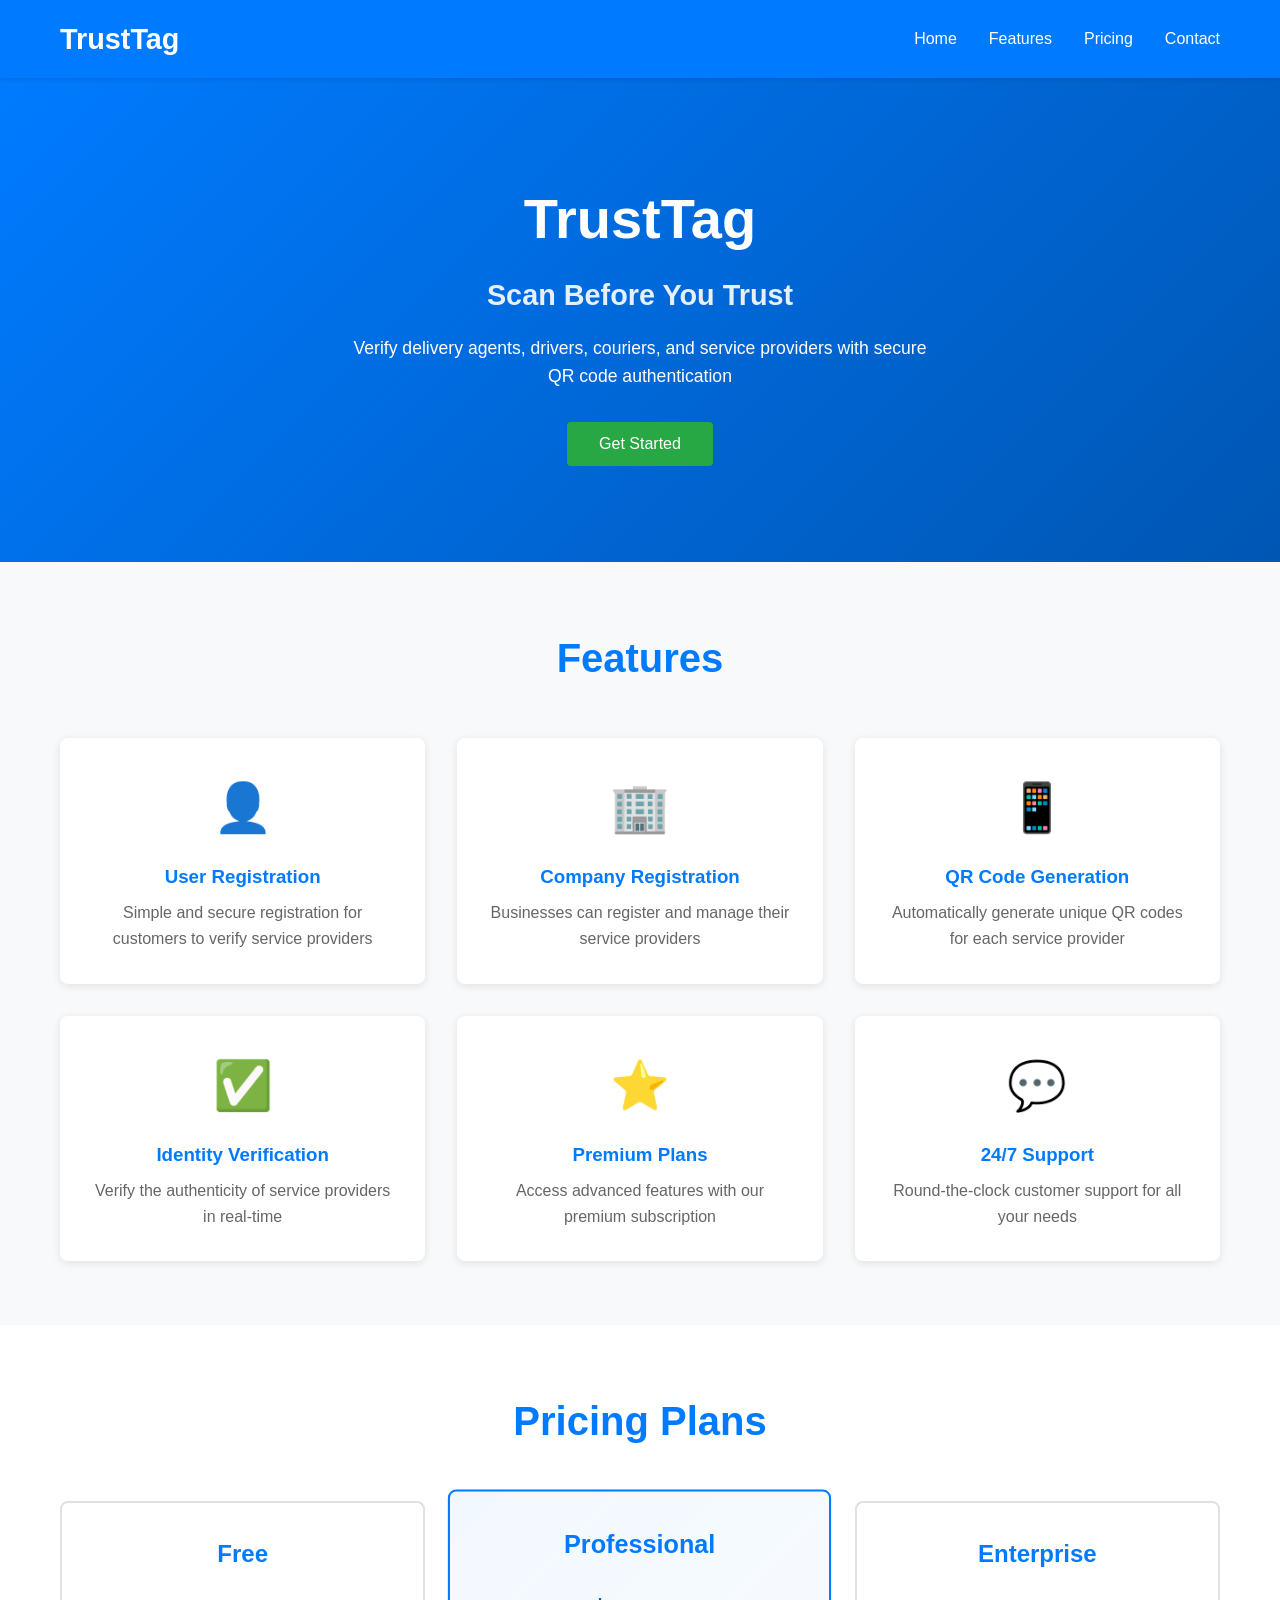
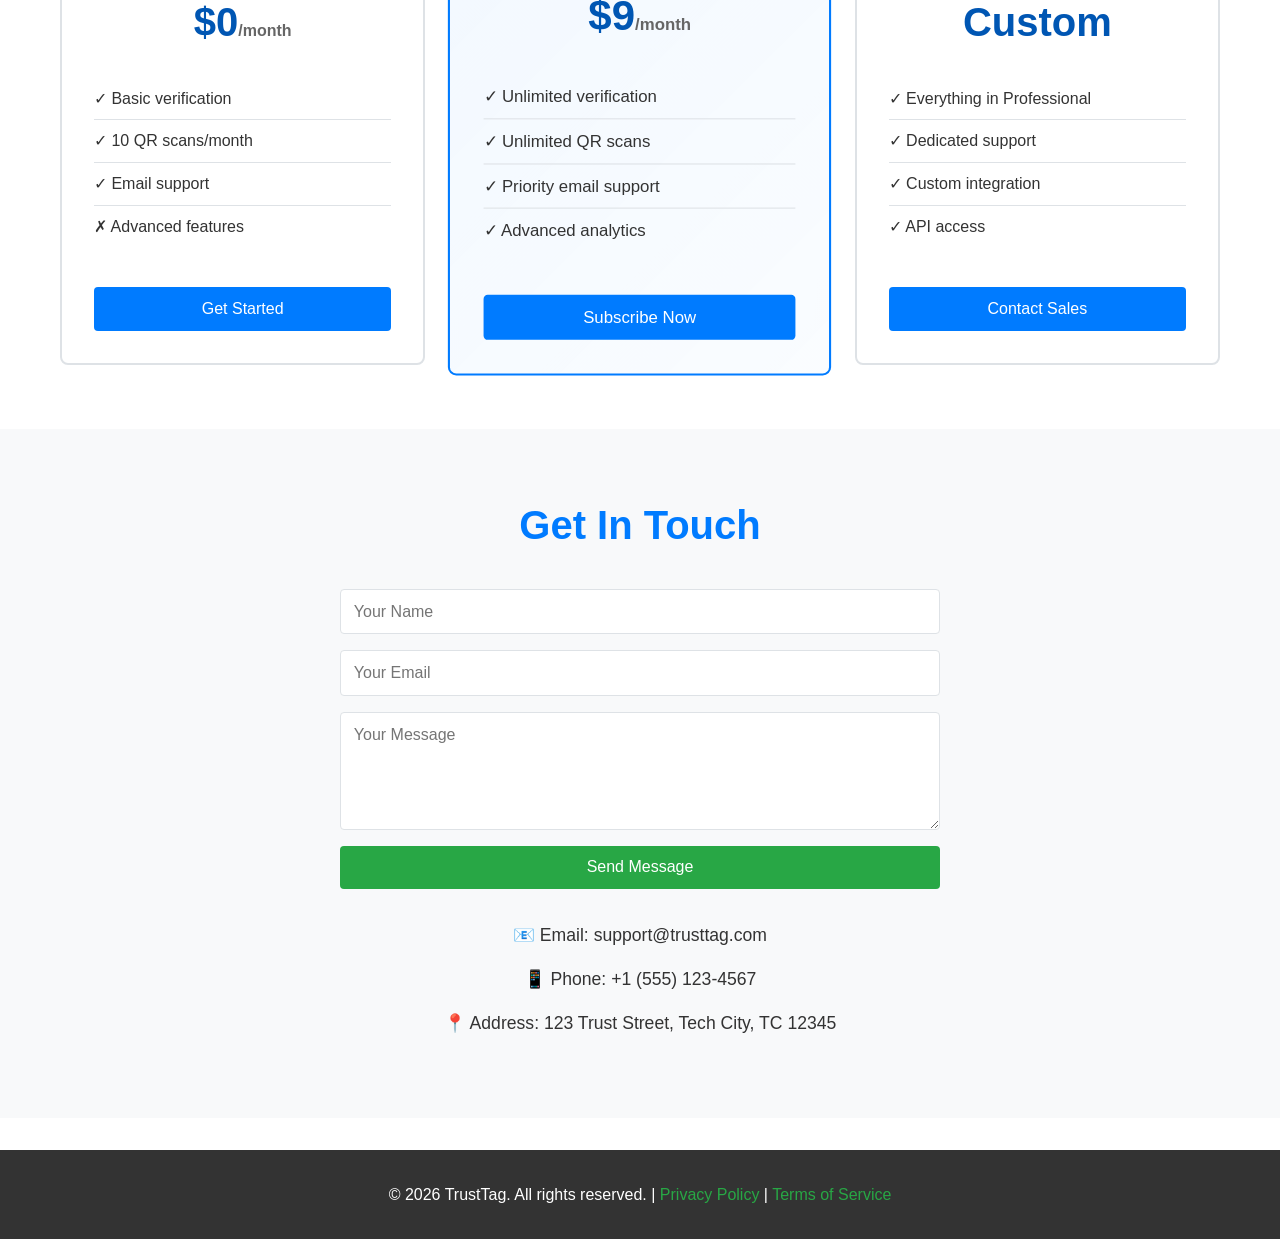
==== index.html @ e12b26a5 "Create TrustTag website - Complete HTML, CSS, JS, and README" ====
<!DOCTYPE html>
<html lang="en">
<head>
    <meta charset="UTF-8">
    <meta name="viewport" content="width=device-width, initial-scale=1.0">
    <title>TrustTag - Scan Before You Trust</title>
    <link rel="stylesheet" href="styles.css">
</head>
<body>
    <!-- Navigation -->
    <nav class="navbar">
        <div class="container">
            <div class="logo">TrustTag</div>
            <ul class="nav-links">
                <li><a href="#home">Home</a></li>
                <li><a href="#features">Features</a></li>
                <li><a href="#pricing">Pricing</a></li>
                <li><a href="#contact">Contact</a></li>
            </ul>
        </div>
    </nav>

    <!-- Hero Section -->
    <section id="home" class="hero">
        <div class="container">
            <h1>TrustTag</h1>
            <h2>Scan Before You Trust</h2>
            <p>Verify delivery agents, drivers, couriers, and service providers with secure QR code authentication</p>
            <button class="cta-button" onclick="document.getElementById('features').scrollIntoView({behavior: 'smooth'})">Get Started</button>
        </div>
    </section>

    <!-- Features Section -->
    <section id="features" class="features">
        <div class="container">
            <h2>Features</h2>
            <div class="features-grid">
                <div class="feature-card">
                    <div class="feature-icon">👤</div>
                    <h3>User Registration</h3>
                    <p>Simple and secure registration for customers to verify service providers</p>
                </div>
                <div class="feature-card">
                    <div class="feature-icon">🏢</div>
                    <h3>Company Registration</h3>
                    <p>Businesses can register and manage their service providers</p>
                </div>
                <div class="feature-card">
                    <div class="feature-icon">📱</div>
                    <h3>QR Code Generation</h3>
                    <p>Automatically generate unique QR codes for each service provider</p>
                </div>
                <div class="feature-card">
                    <div class="feature-icon">✅</div>
                    <h3>Identity Verification</h3>
                    <p>Verify the authenticity of service providers in real-time</p>
                </div>
                <div class="feature-card">
                    <div class="feature-icon">⭐</div>
                    <h3>Premium Plans</h3>
                    <p>Access advanced features with our premium subscription</p>
                </div>
                <div class="feature-card">
                    <div class="feature-icon">💬</div>
                    <h3>24/7 Support</h3>
                    <p>Round-the-clock customer support for all your needs</p>
                </div>
            </div>
        </div>
    </section>

    <!-- Pricing Section -->
    <section id="pricing" class="pricing">
        <div class="container">
            <h2>Pricing Plans</h2>
            <div class="pricing-grid">
                <div class="pricing-card">
                    <h3>Free</h3>
                    <p class="price">$0<span>/month</span></p>
                    <ul>
                        <li>✓ Basic verification</li>
                        <li>✓ 10 QR scans/month</li>
                        <li>✓ Email support</li>
                        <li>✗ Advanced features</li>
                    </ul>
                    <button class="pricing-button">Get Started</button>
                </div>
                <div class="pricing-card featured">
                    <h3>Professional</h3>
                    <p class="price">$9<span>/month</span></p>
                    <ul>
                        <li>✓ Unlimited verification</li>
                        <li>✓ Unlimited QR scans</li>
                        <li>✓ Priority email support</li>
                        <li>✓ Advanced analytics</li>
                    </ul>
                    <button class="pricing-button">Subscribe Now</button>
                </div>
                <div class="pricing-card">
                    <h3>Enterprise</h3>
                    <p class="price">Custom</p>
                    <ul>
                        <li>✓ Everything in Professional</li>
                        <li>✓ Dedicated support</li>
                        <li>✓ Custom integration</li>
                        <li>✓ API access</li>
                    </ul>
                    <button class="pricing-button">Contact Sales</button>
                </div>
            </div>
        </div>
    </section>

    <!-- Contact Section -->
    <section id="contact" class="contact">
        <div class="container">
            <h2>Get In Touch</h2>
            <form class="contact-form" onsubmit="handleSubmit(event)">
                <input type="text" placeholder="Your Name" required>
                <input type="email" placeholder="Your Email" required>
                <textarea placeholder="Your Message" rows="5" required></textarea>
                <button type="submit" class="cta-button">Send Message</button>
            </form>
            <div class="contact-info">
                <p>📧 Email: support@trusttag.com</p>
                <p>📱 Phone: +1 (555) 123-4567</p>
                <p>📍 Address: 123 Trust Street, Tech City, TC 12345</p>
            </div>
        </div>
    </section>

    <!-- Footer -->
    <footer class="footer">
        <div class="container">
            <p>&copy; 2026 TrustTag. All rights reserved. | <a href="#">Privacy Policy</a> | <a href="#">Terms of Service</a></p>
        </div>
    </footer>

    <script src="script.js"></script>
</body>
</html>
---- styles.css ----
* {
    margin: 0;
    padding: 0;
    box-sizing: border-box;
}

:root {
    --primary-color: #007bff;
    --secondary-color: #0056b3;
    --accent-color: #28a745;
    --text-color: #333;
    --light-bg: #f8f9fa;
    --border-color: #dee2e6;
}

body {
    font-family: 'Segoe UI', Tahoma, Geneva, Verdana, sans-serif;
    line-height: 1.6;
    color: var(--text-color);
}

.container {
    max-width: 1200px;
    margin: 0 auto;
    padding: 0 20px;
}

/* Navigation */
.navbar {
    background-color: var(--primary-color);
    color: white;
    padding: 1rem 0;
    position: sticky;
    top: 0;
    z-index: 100;
    box-shadow: 0 2px 4px rgba(0, 0, 0, 0.1);
}

.navbar .container {
    display: flex;
    justify-content: space-between;
    align-items: center;
}

.logo {
    font-size: 1.8rem;
    font-weight: bold;
}

.nav-links {
    display: flex;
    list-style: none;
    gap: 2rem;
}

.nav-links a {
    color: white;
    text-decoration: none;
    transition: opacity 0.3s;
}

.nav-links a:hover {
    opacity: 0.8;
}

/* Hero Section */
.hero {
    background: linear-gradient(135deg, var(--primary-color) 0%, var(--secondary-color) 100%);
    color: white;
    padding: 6rem 0;
    text-align: center;
}

.hero h1 {
    font-size: 3.5rem;
    margin-bottom: 0.5rem;
}

.hero h2 {
    font-size: 1.8rem;
    margin-bottom: 1rem;
    opacity: 0.9;
}

.hero p {
    font-size: 1.1rem;
    margin-bottom: 2rem;
    max-width: 600px;
    margin-left: auto;
    margin-right: auto;
}

.cta-button {
    background-color: var(--accent-color);
    color: white;
    padding: 0.8rem 2rem;
    border: none;
    border-radius: 4px;
    font-size: 1rem;
    cursor: pointer;
    transition: background-color 0.3s;
}

.cta-button:hover {
    background-color: #218838;
}

/* Features Section */
.features {
    padding: 4rem 0;
    background-color: var(--light-bg);
}

.features h2 {
    text-align: center;
    font-size: 2.5rem;
    margin-bottom: 3rem;
    color: var(--primary-color);
}

.features-grid {
    display: grid;
    grid-template-columns: repeat(auto-fit, minmax(300px, 1fr));
    gap: 2rem;
}

.feature-card {
    background: white;
    padding: 2rem;
    border-radius: 8px;
    box-shadow: 0 2px 8px rgba(0, 0, 0, 0.1);
    text-align: center;
    transition: transform 0.3s, box-shadow 0.3s;
}

.feature-card:hover {
    transform: translateY(-5px);
    box-shadow: 0 4px 12px rgba(0, 0, 0, 0.15);
}

.feature-icon {
    font-size: 3rem;
    margin-bottom: 1rem;
}

.feature-card h3 {
    color: var(--primary-color);
    margin-bottom: 0.5rem;
}

.feature-card p {
    color: #666;
}

/* Pricing Section */
.pricing {
    padding: 4rem 0;
}

.pricing h2 {
    text-align: center;
    font-size: 2.5rem;
    margin-bottom: 3rem;
    color: var(--primary-color);
}

.pricing-grid {
    display: grid;
    grid-template-columns: repeat(auto-fit, minmax(280px, 1fr));
    gap: 2rem;
}

.pricing-card {
    background: white;
    border: 2px solid var(--border-color);
    border-radius: 8px;
    padding: 2rem;
    text-align: center;
    transition: transform 0.3s, box-shadow 0.3s;
}

.pricing-card:hover {
    transform: translateY(-5px);
    box-shadow: 0 4px 12px rgba(0, 0, 0, 0.15);
}

.pricing-card.featured {
    border-color: var(--primary-color);
    background: linear-gradient(135deg, rgba(0, 123, 255, 0.05) 0%, rgba(0, 123, 255, 0.02) 100%);
    transform: scale(1.05);
}

.pricing-card h3 {
    color: var(--primary-color);
    margin-bottom: 1rem;
    font-size: 1.5rem;
}

.price {
    font-size: 2.5rem;
    font-weight: bold;
    margin-bottom: 1rem;
    color: var(--secondary-color);
}

.price span {
    font-size: 1rem;
    color: #666;
}

.pricing-card ul {
    list-style: none;
    margin: 1.5rem 0;
    text-align: left;
}

.pricing-card li {
    padding: 0.5rem 0;
    border-bottom: 1px solid var(--border-color);
}

.pricing-card li:last-child {
    border-bottom: none;
}

.pricing-button {
    background-color: var(--primary-color);
    color: white;
    padding: 0.8rem 2rem;
    border: none;
    border-radius: 4px;
    font-size: 1rem;
    cursor: pointer;
    margin-top: 1rem;
    width: 100%;
    transition: background-color 0.3s;
}

.pricing-button:hover {
    background-color: var(--secondary-color);
}

/* Contact Section */
.contact {
    padding: 4rem 0;
    background-color: var(--light-bg);
}

.contact h2 {
    text-align: center;
    font-size: 2.5rem;
    margin-bottom: 2rem;
    color: var(--primary-color);
}

.contact-form {
    max-width: 600px;
    margin: 0 auto 2rem;
    display: flex;
    flex-direction: column;
    gap: 1rem;
}

.contact-form input,
.contact-form textarea {
    padding: 0.8rem;
    border: 1px solid var(--border-color);
    border-radius: 4px;
    font-family: inherit;
    font-size: 1rem;
}

.contact-form input:focus,
.contact-form textarea:focus {
    outline: none;
    border-color: var(--primary-color);
    box-shadow: 0 0 0 3px rgba(0, 123, 255, 0.1);
}

.contact-info {
    text-align: center;
    max-width: 600px;
    margin: 0 auto;
}

.contact-info p {
    margin: 1rem 0;
    font-size: 1.1rem;
}

/* Footer */
.footer {
    background-color: var(--text-color);
    color: white;
    text-align: center;
    padding: 2rem 0;
    margin-top: 2rem;
}

.footer a {
    color: var(--accent-color);
    text-decoration: none;
}

.footer a:hover {
    text-decoration: underline;
}

/* Responsive Design */
@media (max-width: 768px) {
    .nav-links {
        gap: 1rem;
        font-size: 0.9rem;
    }

    .hero h1 {
        font-size: 2.5rem;
    }

    .hero h2 {
        font-size: 1.3rem;
    }

    .features h2,
    .pricing h2,
    .contact h2 {
        font-size: 2rem;
    }

    .pricing-card.featured {
        transform: scale(1);
    }

    .features-grid,
    .pricing-grid {
        grid-template-columns: 1fr;
    }
}

@media (max-width: 480px) {
    .hero {
        padding: 3rem 0;
    }

    .hero h1 {
        font-size: 2rem;
    }

    .nav-links {
        flex-direction: column;
        gap: 0.5rem;
    }
}
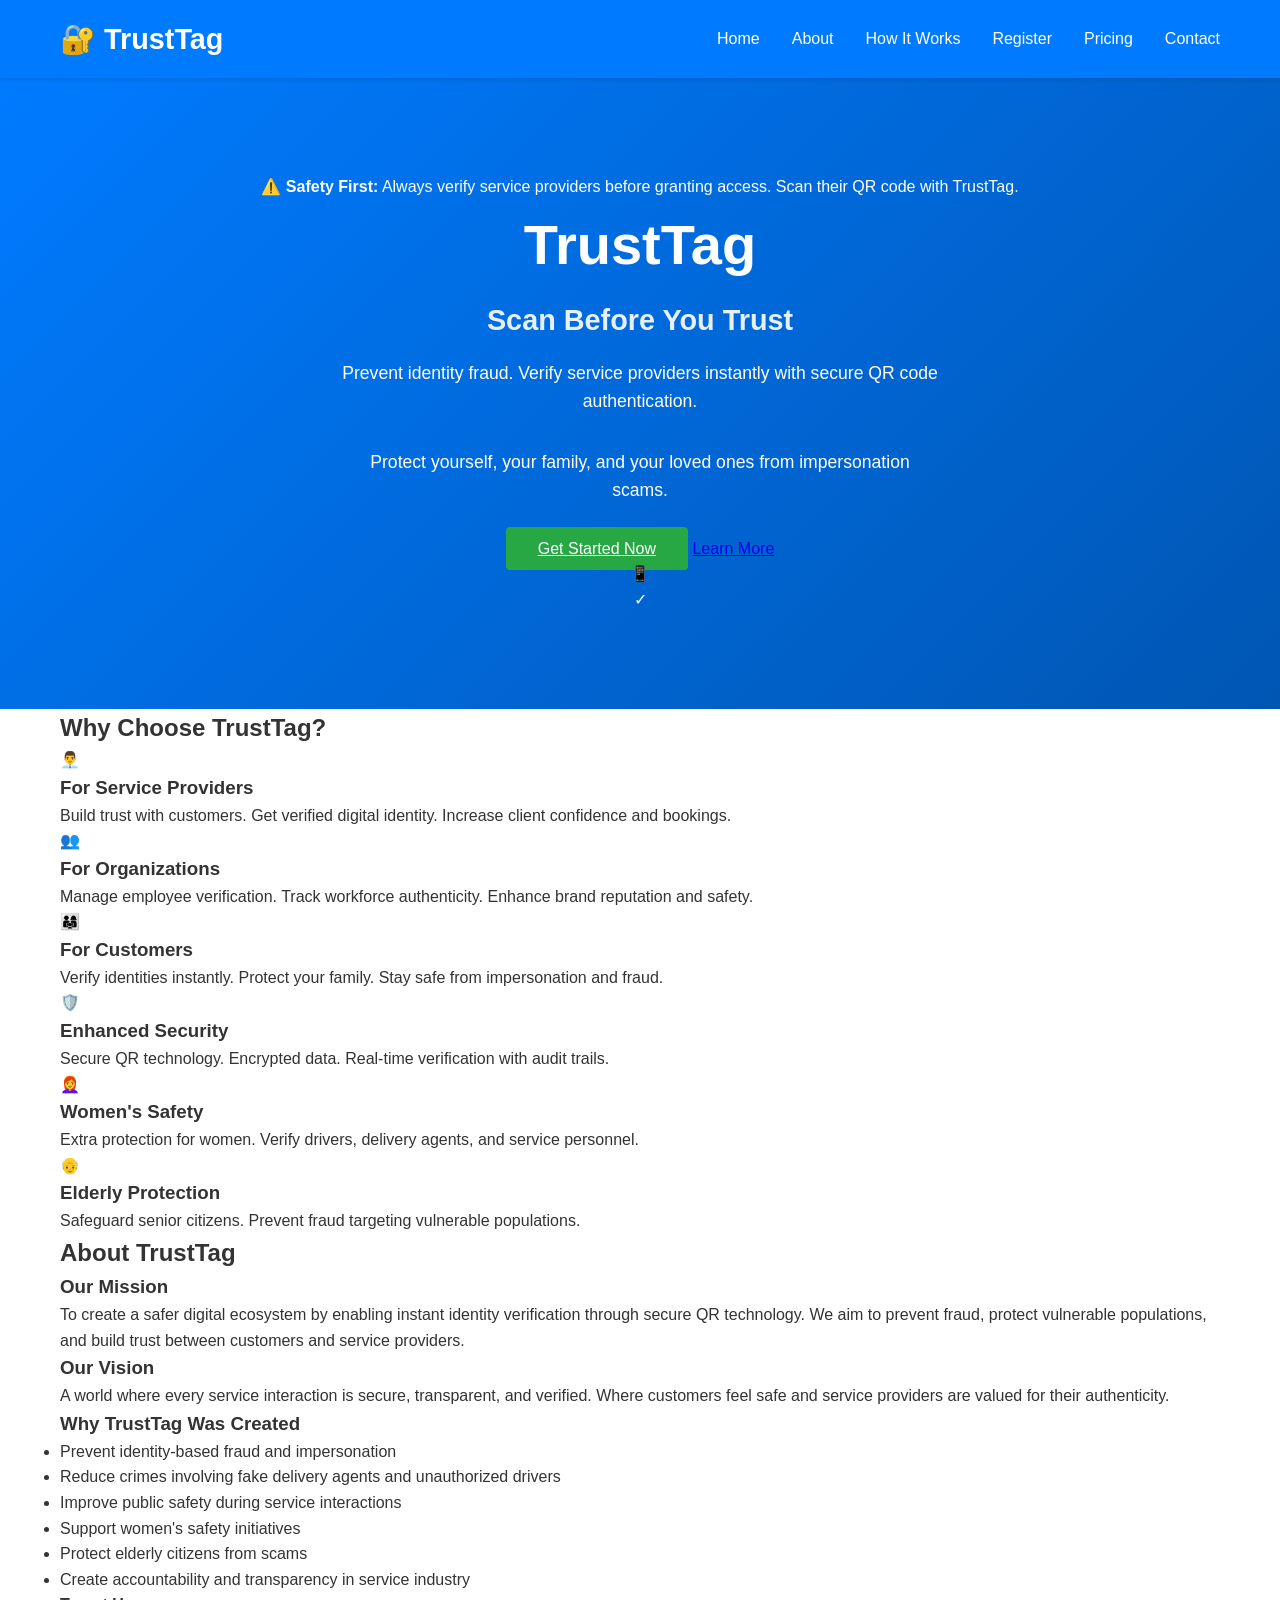
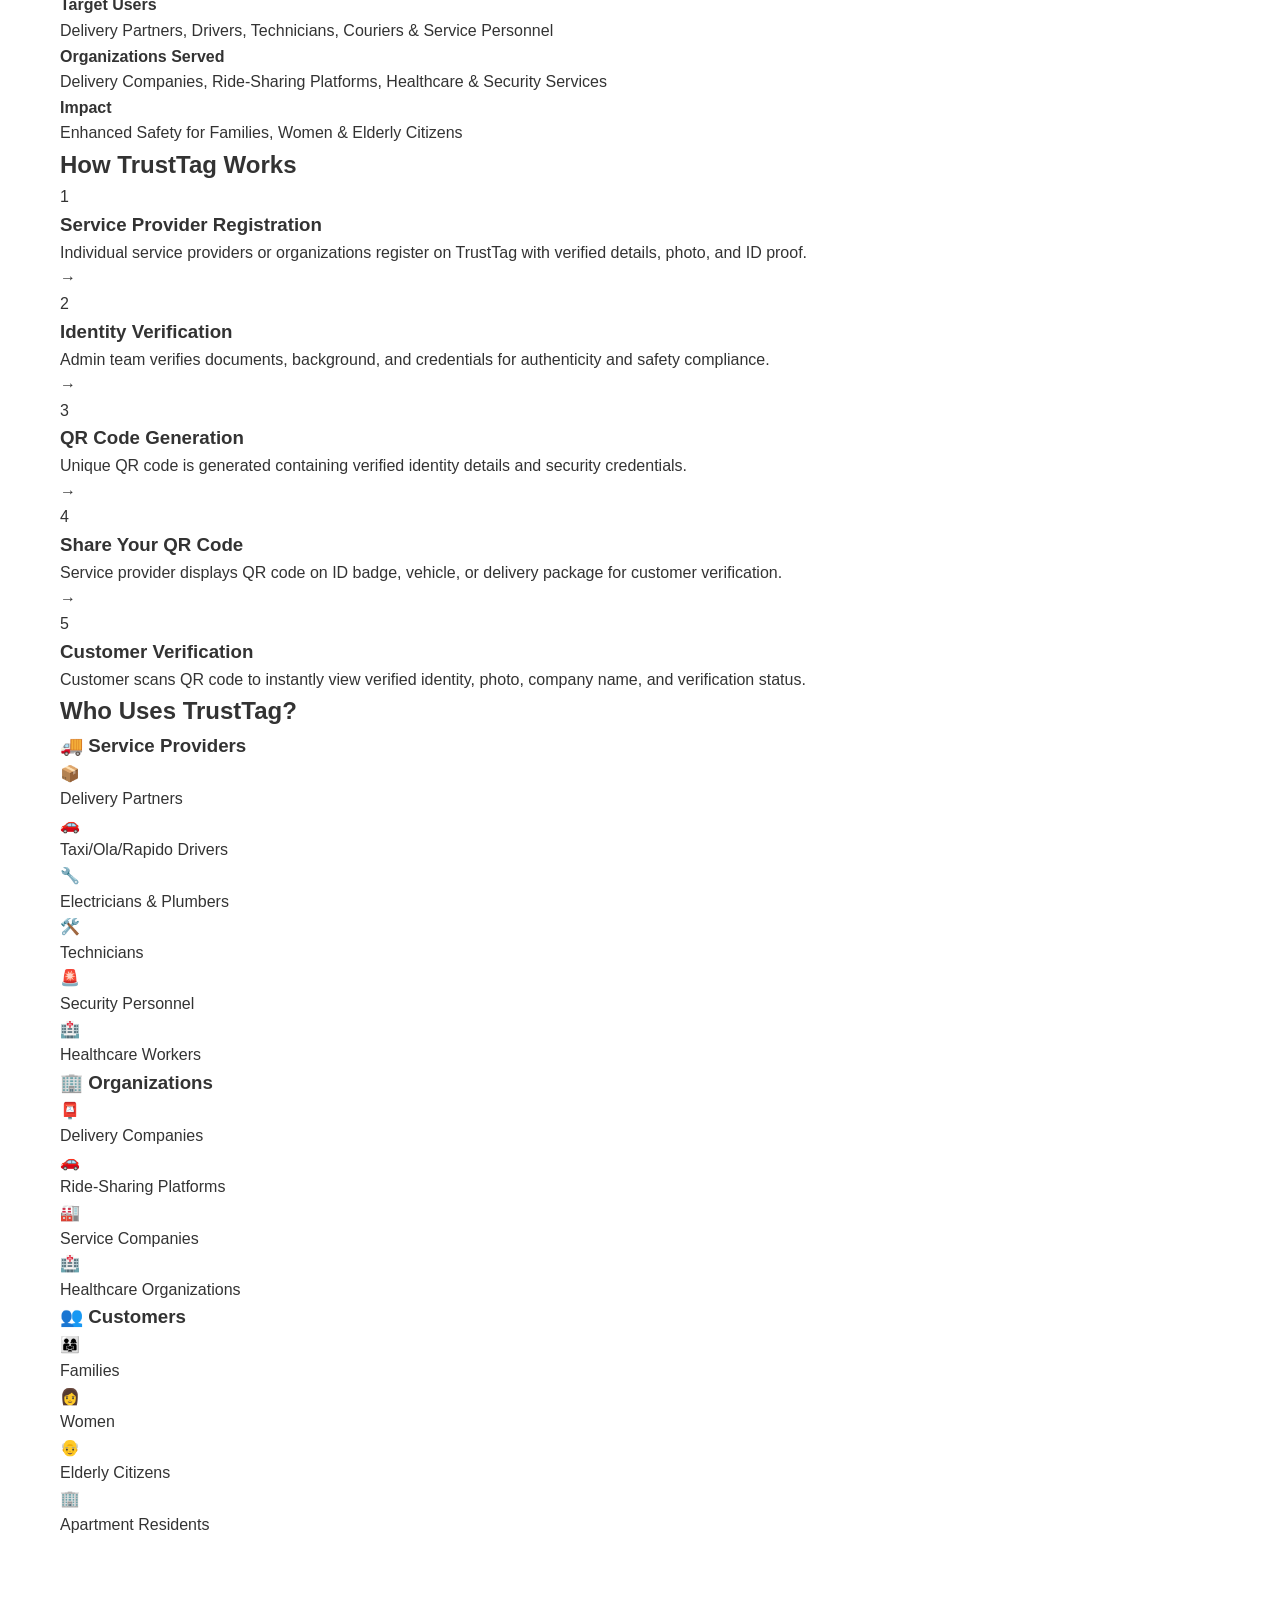
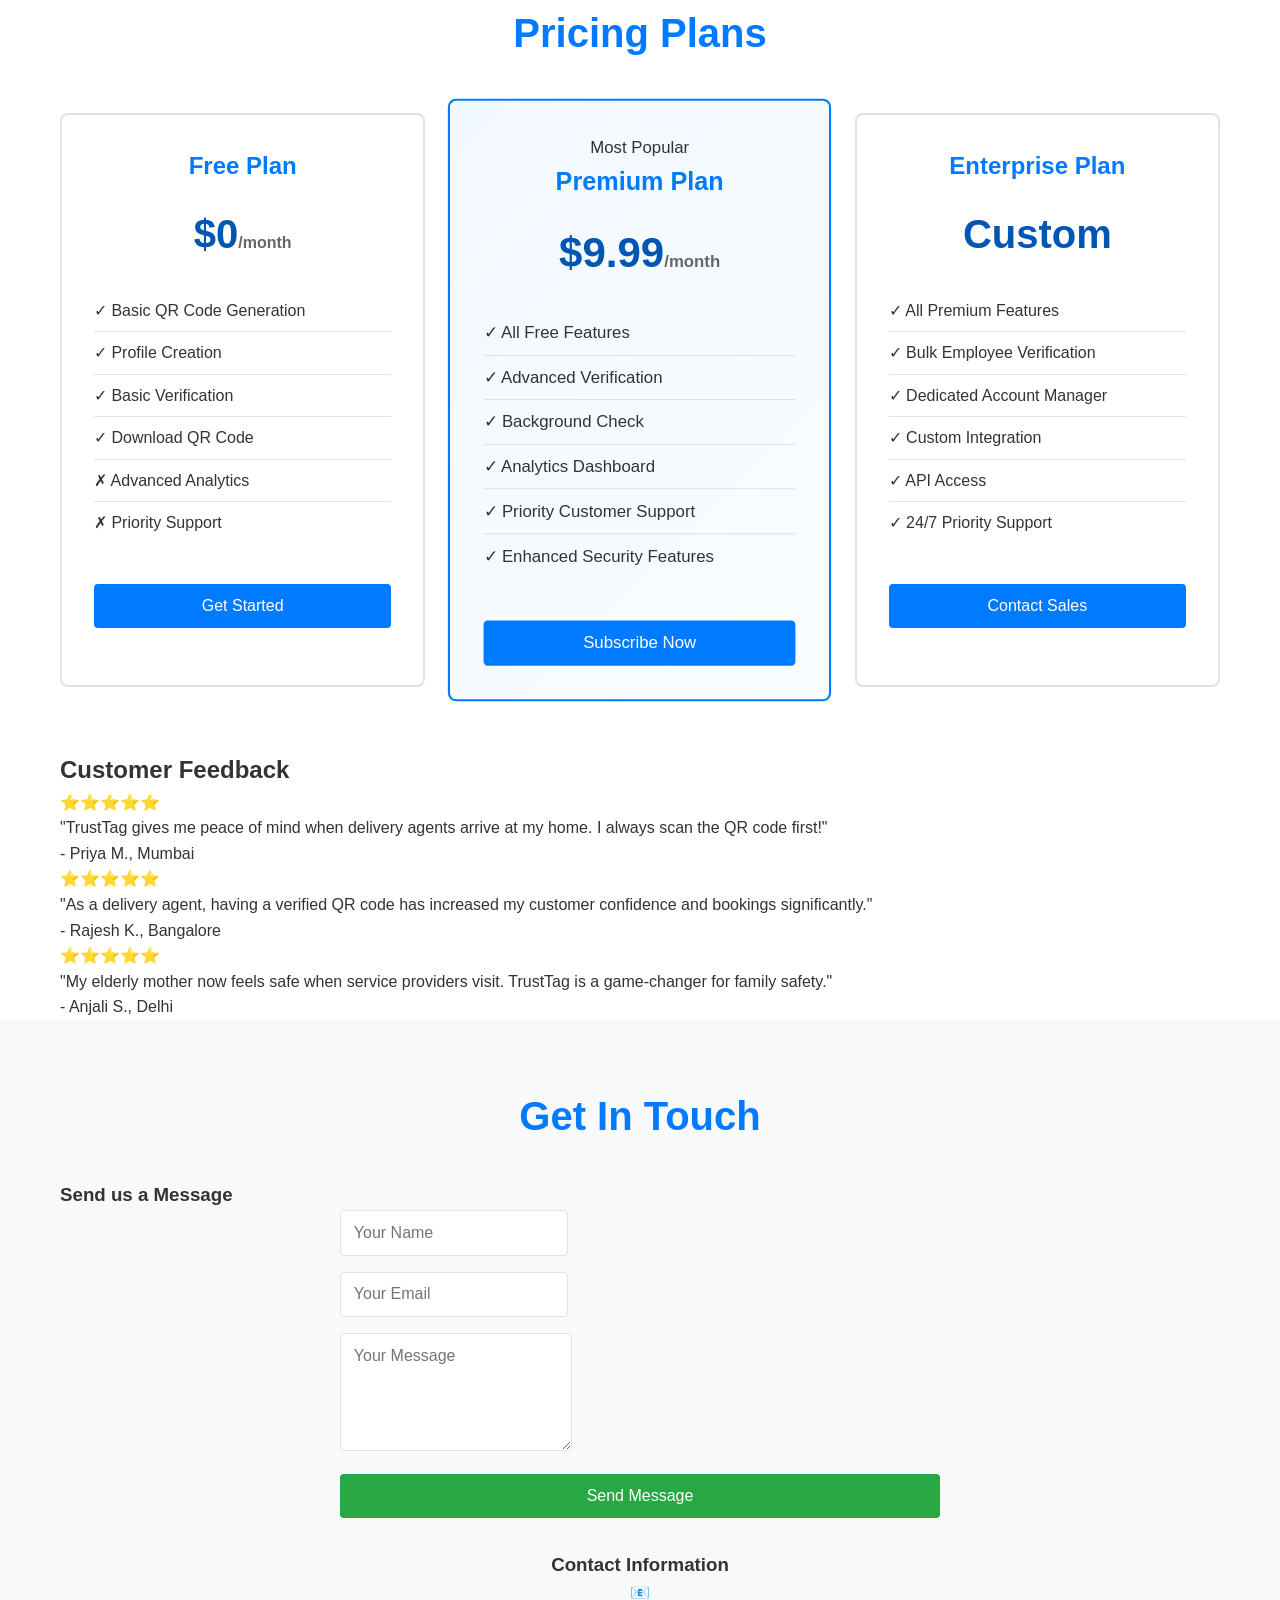
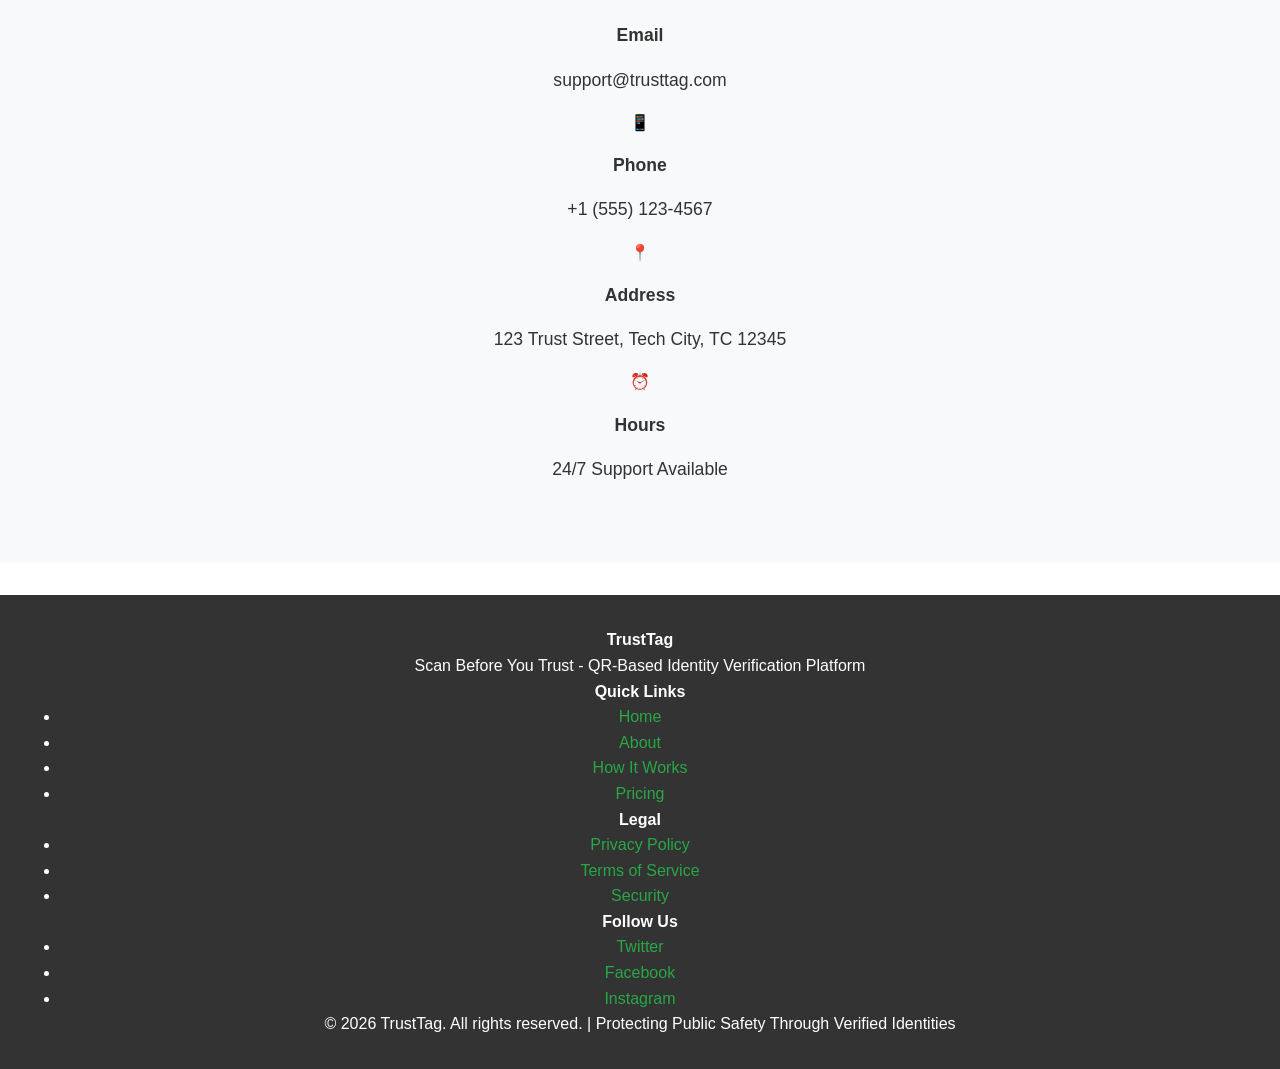
==== commit 935ae2a0: "Update index.html with comprehensive TrustTag homepage" ====
--- a/index.html
+++ b/index.html
@@ -3,17 +3,20 @@
 <head>
     <meta charset="UTF-8">
     <meta name="viewport" content="width=device-width, initial-scale=1.0">
-    <title>TrustTag - Scan Before You Trust</title>
+    <title>TrustTag - QR-Based Identity Verification Platform</title>
     <link rel="stylesheet" href="styles.css">
+    <link rel="stylesheet" href="home.css">
 </head>
 <body>
     <!-- Navigation -->
     <nav class="navbar">
         <div class="container">
-            <div class="logo">TrustTag</div>
+            <div class="logo">🔐 TrustTag</div>
             <ul class="nav-links">
                 <li><a href="#home">Home</a></li>
-                <li><a href="#features">Features</a></li>
+                <li><a href="#about">About</a></li>
+                <li><a href="#how-it-works">How It Works</a></li>
+                <li><a href="registration.html">Register</a></li>
                 <li><a href="#pricing">Pricing</a></li>
                 <li><a href="#contact">Contact</a></li>
             </ul>
@@ -22,48 +25,222 @@
 
     <!-- Hero Section -->
     <section id="home" class="hero">
-        <div class="container">
-            <h1>TrustTag</h1>
-            <h2>Scan Before You Trust</h2>
-            <p>Verify delivery agents, drivers, couriers, and service providers with secure QR code authentication</p>
-            <button class="cta-button" onclick="document.getElementById('features').scrollIntoView({behavior: 'smooth'})">Get Started</button>
-        </div>
-    </section>
-
-    <!-- Features Section -->
-    <section id="features" class="features">
-        <div class="container">
-            <h2>Features</h2>
-            <div class="features-grid">
-                <div class="feature-card">
-                    <div class="feature-icon">👤</div>
-                    <h3>User Registration</h3>
-                    <p>Simple and secure registration for customers to verify service providers</p>
-                </div>
-                <div class="feature-card">
-                    <div class="feature-icon">🏢</div>
-                    <h3>Company Registration</h3>
-                    <p>Businesses can register and manage their service providers</p>
-                </div>
-                <div class="feature-card">
-                    <div class="feature-icon">📱</div>
+        <div class="safety-banner">
+            ⚠️ <strong>Safety First:</strong> Always verify service providers before granting access. Scan their QR code with TrustTag.
+        </div>
+        <div class="container">
+            <div class="hero-content">
+                <h1>TrustTag</h1>
+                <h2>Scan Before You Trust</h2>
+                <p>Prevent identity fraud. Verify service providers instantly with secure QR code authentication.</p>
+                <p class="hero-subtitle">Protect yourself, your family, and your loved ones from impersonation scams.</p>
+                <div class="hero-buttons">
+                    <a href="registration.html" class="cta-button">Get Started Now</a>
+                    <a href="#how-it-works" class="secondary-button">Learn More</a>
+                </div>
+            </div>
+            <div class="hero-image">
+                <div class="hero-graphic">
+                    <div class="qr-demo">📱</div>
+                    <div class="check-mark">✓</div>
+                </div>
+            </div>
+        </div>
+    </section>
+
+    <!-- Benefits Section -->
+    <section id="benefits" class="benefits">
+        <div class="container">
+            <h2>Why Choose TrustTag?</h2>
+            <div class="benefits-grid">
+                <div class="benefit-card">
+                    <div class="benefit-icon">👨‍💼</div>
+                    <h3>For Service Providers</h3>
+                    <p>Build trust with customers. Get verified digital identity. Increase client confidence and bookings.</p>
+                </div>
+                <div class="benefit-card">
+                    <div class="benefit-icon">👥</div>
+                    <h3>For Organizations</h3>
+                    <p>Manage employee verification. Track workforce authenticity. Enhance brand reputation and safety.</p>
+                </div>
+                <div class="benefit-card">
+                    <div class="benefit-icon">👨‍👩‍👧</div>
+                    <h3>For Customers</h3>
+                    <p>Verify identities instantly. Protect your family. Stay safe from impersonation and fraud.</p>
+                </div>
+                <div class="benefit-card">
+                    <div class="benefit-icon">🛡️</div>
+                    <h3>Enhanced Security</h3>
+                    <p>Secure QR technology. Encrypted data. Real-time verification with audit trails.</p>
+                </div>
+                <div class="benefit-card">
+                    <div class="benefit-icon">👩‍🦰</div>
+                    <h3>Women's Safety</h3>
+                    <p>Extra protection for women. Verify drivers, delivery agents, and service personnel.</p>
+                </div>
+                <div class="benefit-card">
+                    <div class="benefit-icon">👴</div>
+                    <h3>Elderly Protection</h3>
+                    <p>Safeguard senior citizens. Prevent fraud targeting vulnerable populations.</p>
+                </div>
+            </div>
+        </div>
+    </section>
+
+    <!-- About Section -->
+    <section id="about" class="about">
+        <div class="container">
+            <h2>About TrustTag</h2>
+            <div class="about-content">
+                <div class="about-text">
+                    <h3>Our Mission</h3>
+                    <p>To create a safer digital ecosystem by enabling instant identity verification through secure QR technology. We aim to prevent fraud, protect vulnerable populations, and build trust between customers and service providers.</p>
+                    
+                    <h3>Our Vision</h3>
+                    <p>A world where every service interaction is secure, transparent, and verified. Where customers feel safe and service providers are valued for their authenticity.</p>
+                    
+                    <h3>Why TrustTag Was Created</h3>
+                    <ul>
+                        <li>Prevent identity-based fraud and impersonation</li>
+                        <li>Reduce crimes involving fake delivery agents and unauthorized drivers</li>
+                        <li>Improve public safety during service interactions</li>
+                        <li>Support women's safety initiatives</li>
+                        <li>Protect elderly citizens from scams</li>
+                        <li>Create accountability and transparency in service industry</li>
+                    </ul>
+                </div>
+                <div class="about-stats">
+                    <div class="stat-box">
+                        <h4>Target Users</h4>
+                        <p>Delivery Partners, Drivers, Technicians, Couriers & Service Personnel</p>
+                    </div>
+                    <div class="stat-box">
+                        <h4>Organizations Served</h4>
+                        <p>Delivery Companies, Ride-Sharing Platforms, Healthcare & Security Services</p>
+                    </div>
+                    <div class="stat-box">
+                        <h4>Impact</h4>
+                        <p>Enhanced Safety for Families, Women & Elderly Citizens</p>
+                    </div>
+                </div>
+            </div>
+        </div>
+    </section>
+
+    <!-- How It Works Section -->
+    <section id="how-it-works" class="how-it-works">
+        <div class="container">
+            <h2>How TrustTag Works</h2>
+            <div class="steps-container">
+                <div class="step">
+                    <div class="step-number">1</div>
+                    <h3>Service Provider Registration</h3>
+                    <p>Individual service providers or organizations register on TrustTag with verified details, photo, and ID proof.</p>
+                </div>
+                <div class="step-arrow">→</div>
+                <div class="step">
+                    <div class="step-number">2</div>
+                    <h3>Identity Verification</h3>
+                    <p>Admin team verifies documents, background, and credentials for authenticity and safety compliance.</p>
+                </div>
+                <div class="step-arrow">→</div>
+                <div class="step">
+                    <div class="step-number">3</div>
                     <h3>QR Code Generation</h3>
-                    <p>Automatically generate unique QR codes for each service provider</p>
-                </div>
-                <div class="feature-card">
-                    <div class="feature-icon">✅</div>
-                    <h3>Identity Verification</h3>
-                    <p>Verify the authenticity of service providers in real-time</p>
-                </div>
-                <div class="feature-card">
-                    <div class="feature-icon">⭐</div>
-                    <h3>Premium Plans</h3>
-                    <p>Access advanced features with our premium subscription</p>
-                </div>
-                <div class="feature-card">
-                    <div class="feature-icon">💬</div>
-                    <h3>24/7 Support</h3>
-                    <p>Round-the-clock customer support for all your needs</p>
+                    <p>Unique QR code is generated containing verified identity details and security credentials.</p>
+                </div>
+                <div class="step-arrow">→</div>
+                <div class="step">
+                    <div class="step-number">4</div>
+                    <h3>Share Your QR Code</h3>
+                    <p>Service provider displays QR code on ID badge, vehicle, or delivery package for customer verification.</p>
+                </div>
+                <div class="step-arrow">→</div>
+                <div class="step">
+                    <div class="step-number">5</div>
+                    <h3>Customer Verification</h3>
+                    <p>Customer scans QR code to instantly view verified identity, photo, company name, and verification status.</p>
+                </div>
+            </div>
+        </div>
+    </section>
+
+    <!-- Target Users Section -->
+    <section id="users" class="target-users">
+        <div class="container">
+            <h2>Who Uses TrustTag?</h2>
+            
+            <div class="user-category">
+                <h3>🚚 Service Providers</h3>
+                <div class="users-grid">
+                    <div class="user-type">
+                        <span class="user-icon">📦</span>
+                        <p>Delivery Partners</p>
+                    </div>
+                    <div class="user-type">
+                        <span class="user-icon">🚗</span>
+                        <p>Taxi/Ola/Rapido Drivers</p>
+                    </div>
+                    <div class="user-type">
+                        <span class="user-icon">🔧</span>
+                        <p>Electricians & Plumbers</p>
+                    </div>
+                    <div class="user-type">
+                        <span class="user-icon">🛠️</span>
+                        <p>Technicians</p>
+                    </div>
+                    <div class="user-type">
+                        <span class="user-icon">🚨</span>
+                        <p>Security Personnel</p>
+                    </div>
+                    <div class="user-type">
+                        <span class="user-icon">🏥</span>
+                        <p>Healthcare Workers</p>
+                    </div>
+                </div>
+            </div>
+
+            <div class="user-category">
+                <h3>🏢 Organizations</h3>
+                <div class="users-grid">
+                    <div class="user-type">
+                        <span class="user-icon">📮</span>
+                        <p>Delivery Companies</p>
+                    </div>
+                    <div class="user-type">
+                        <span class="user-icon">🚗</span>
+                        <p>Ride-Sharing Platforms</p>
+                    </div>
+                    <div class="user-type">
+                        <span class="user-icon">🏭</span>
+                        <p>Service Companies</p>
+                    </div>
+                    <div class="user-type">
+                        <span class="user-icon">🏥</span>
+                        <p>Healthcare Organizations</p>
+                    </div>
+                </div>
+            </div>
+
+            <div class="user-category">
+                <h3>👥 Customers</h3>
+                <div class="users-grid">
+                    <div class="user-type">
+                        <span class="user-icon">👨‍👩‍👧</span>
+                        <p>Families</p>
+                    </div>
+                    <div class="user-type">
+                        <span class="user-icon">👩</span>
+                        <p>Women</p>
+                    </div>
+                    <div class="user-type">
+                        <span class="user-icon">👴</span>
+                        <p>Elderly Citizens</p>
+                    </div>
+                    <div class="user-type">
+                        <span class="user-icon">🏢</span>
+                        <p>Apartment Residents</p>
+                    </div>
                 </div>
             </div>
         </div>
@@ -75,37 +252,70 @@
             <h2>Pricing Plans</h2>
             <div class="pricing-grid">
                 <div class="pricing-card">
-                    <h3>Free</h3>
+                    <h3>Free Plan</h3>
                     <p class="price">$0<span>/month</span></p>
                     <ul>
-                        <li>✓ Basic verification</li>
-                        <li>✓ 10 QR scans/month</li>
-                        <li>✓ Email support</li>
-                        <li>✗ Advanced features</li>
+                        <li>✓ Basic QR Code Generation</li>
+                        <li>✓ Profile Creation</li>
+                        <li>✓ Basic Verification</li>
+                        <li>✓ Download QR Code</li>
+                        <li>✗ Advanced Analytics</li>
+                        <li>✗ Priority Support</li>
                     </ul>
                     <button class="pricing-button">Get Started</button>
                 </div>
+
                 <div class="pricing-card featured">
-                    <h3>Professional</h3>
-                    <p class="price">$9<span>/month</span></p>
-                    <ul>
-                        <li>✓ Unlimited verification</li>
-                        <li>✓ Unlimited QR scans</li>
-                        <li>✓ Priority email support</li>
-                        <li>✓ Advanced analytics</li>
+                    <div class="badge">Most Popular</div>
+                    <h3>Premium Plan</h3>
+                    <p class="price">$9.99<span>/month</span></p>
+                    <ul>
+                        <li>✓ All Free Features</li>
+                        <li>✓ Advanced Verification</li>
+                        <li>✓ Background Check</li>
+                        <li>✓ Analytics Dashboard</li>
+                        <li>✓ Priority Customer Support</li>
+                        <li>✓ Enhanced Security Features</li>
                     </ul>
                     <button class="pricing-button">Subscribe Now</button>
                 </div>
+
                 <div class="pricing-card">
-                    <h3>Enterprise</h3>
+                    <h3>Enterprise Plan</h3>
                     <p class="price">Custom</p>
                     <ul>
-                        <li>✓ Everything in Professional</li>
-                        <li>✓ Dedicated support</li>
-                        <li>✓ Custom integration</li>
-                        <li>✓ API access</li>
+                        <li>✓ All Premium Features</li>
+                        <li>✓ Bulk Employee Verification</li>
+                        <li>✓ Dedicated Account Manager</li>
+                        <li>✓ Custom Integration</li>
+                        <li>✓ API Access</li>
+                        <li>✓ 24/7 Priority Support</li>
                     </ul>
                     <button class="pricing-button">Contact Sales</button>
+                </div>
+            </div>
+        </div>
+    </section>
+
+    <!-- Feedback & Ratings Section -->
+    <section id="feedback" class="feedback">
+        <div class="container">
+            <h2>Customer Feedback</h2>
+            <div class="testimonials">
+                <div class="testimonial">
+                    <div class="stars">⭐⭐⭐⭐⭐</div>
+                    <p>"TrustTag gives me peace of mind when delivery agents arrive at my home. I always scan the QR code first!"</p>
+                    <p class="author">- Priya M., Mumbai</p>
+                </div>
+                <div class="testimonial">
+                    <div class="stars">⭐⭐⭐⭐⭐</div>
+                    <p>"As a delivery agent, having a verified QR code has increased my customer confidence and bookings significantly."</p>
+                    <p class="author">- Rajesh K., Bangalore</p>
+                </div>
+                <div class="testimonial">
+                    <div class="stars">⭐⭐⭐⭐⭐</div>
+                    <p>"My elderly mother now feels safe when service providers visit. TrustTag is a game-changer for family safety."</p>
+                    <p class="author">- Anjali S., Delhi</p>
                 </div>
             </div>
         </div>
@@ -115,16 +325,53 @@
     <section id="contact" class="contact">
         <div class="container">
             <h2>Get In Touch</h2>
-            <form class="contact-form" onsubmit="handleSubmit(event)">
-                <input type="text" placeholder="Your Name" required>
-                <input type="email" placeholder="Your Email" required>
-                <textarea placeholder="Your Message" rows="5" required></textarea>
-                <button type="submit" class="cta-button">Send Message</button>
-            </form>
-            <div class="contact-info">
-                <p>📧 Email: support@trusttag.com</p>
-                <p>📱 Phone: +1 (555) 123-4567</p>
-                <p>📍 Address: 123 Trust Street, Tech City, TC 12345</p>
+            <div class="contact-content">
+                <div class="contact-form-box">
+                    <h3>Send us a Message</h3>
+                    <form class="contact-form" onsubmit="handleContactSubmit(event)">
+                        <div class="form-group">
+                            <input type="text" placeholder="Your Name" required>
+                        </div>
+                        <div class="form-group">
+                            <input type="email" placeholder="Your Email" required>
+                        </div>
+                        <div class="form-group">
+                            <textarea placeholder="Your Message" rows="5" required></textarea>
+                        </div>
+                        <button type="submit" class="cta-button">Send Message</button>
+                    </form>
+                </div>
+                <div class="contact-info">
+                    <h3>Contact Information</h3>
+                    <div class="info-item">
+                        <span class="info-icon">📧</span>
+                        <div>
+                            <p><strong>Email</strong></p>
+                            <p>support@trusttag.com</p>
+                        </div>
+                    </div>
+                    <div class="info-item">
+                        <span class="info-icon">📱</span>
+                        <div>
+                            <p><strong>Phone</strong></p>
+                            <p>+1 (555) 123-4567</p>
+                        </div>
+                    </div>
+                    <div class="info-item">
+                        <span class="info-icon">📍</span>
+                        <div>
+                            <p><strong>Address</strong></p>
+                            <p>123 Trust Street, Tech City, TC 12345</p>
+                        </div>
+                    </div>
+                    <div class="info-item">
+                        <span class="info-icon">⏰</span>
+                        <div>
+                            <p><strong>Hours</strong></p>
+                            <p>24/7 Support Available</p>
+                        </div>
+                    </div>
+                </div>
             </div>
         </div>
     </section>
@@ -132,10 +379,43 @@
     <!-- Footer -->
     <footer class="footer">
         <div class="container">
-            <p>&copy; 2026 TrustTag. All rights reserved. | <a href="#">Privacy Policy</a> | <a href="#">Terms of Service</a></p>
+            <div class="footer-content">
+                <div class="footer-section">
+                    <h4>TrustTag</h4>
+                    <p>Scan Before You Trust - QR-Based Identity Verification Platform</p>
+                </div>
+                <div class="footer-section">
+                    <h4>Quick Links</h4>
+                    <ul>
+                        <li><a href="#home">Home</a></li>
+                        <li><a href="#about">About</a></li>
+                        <li><a href="#how-it-works">How It Works</a></li>
+                        <li><a href="#pricing">Pricing</a></li>
+                    </ul>
+                </div>
+                <div class="footer-section">
+                    <h4>Legal</h4>
+                    <ul>
+                        <li><a href="#">Privacy Policy</a></li>
+                        <li><a href="#">Terms of Service</a></li>
+                        <li><a href="#">Security</a></li>
+                    </ul>
+                </div>
+                <div class="footer-section">
+                    <h4>Follow Us</h4>
+                    <ul>
+                        <li><a href="#">Twitter</a></li>
+                        <li><a href="#">Facebook</a></li>
+                        <li><a href="#">Instagram</a></li>
+                    </ul>
+                </div>
+            </div>
+            <div class="footer-bottom">
+                <p>&copy; 2026 TrustTag. All rights reserved. | Protecting Public Safety Through Verified Identities</p>
+            </div>
         </div>
     </footer>
 
     <script src="script.js"></script>
 </body>
-</html>+</html>
